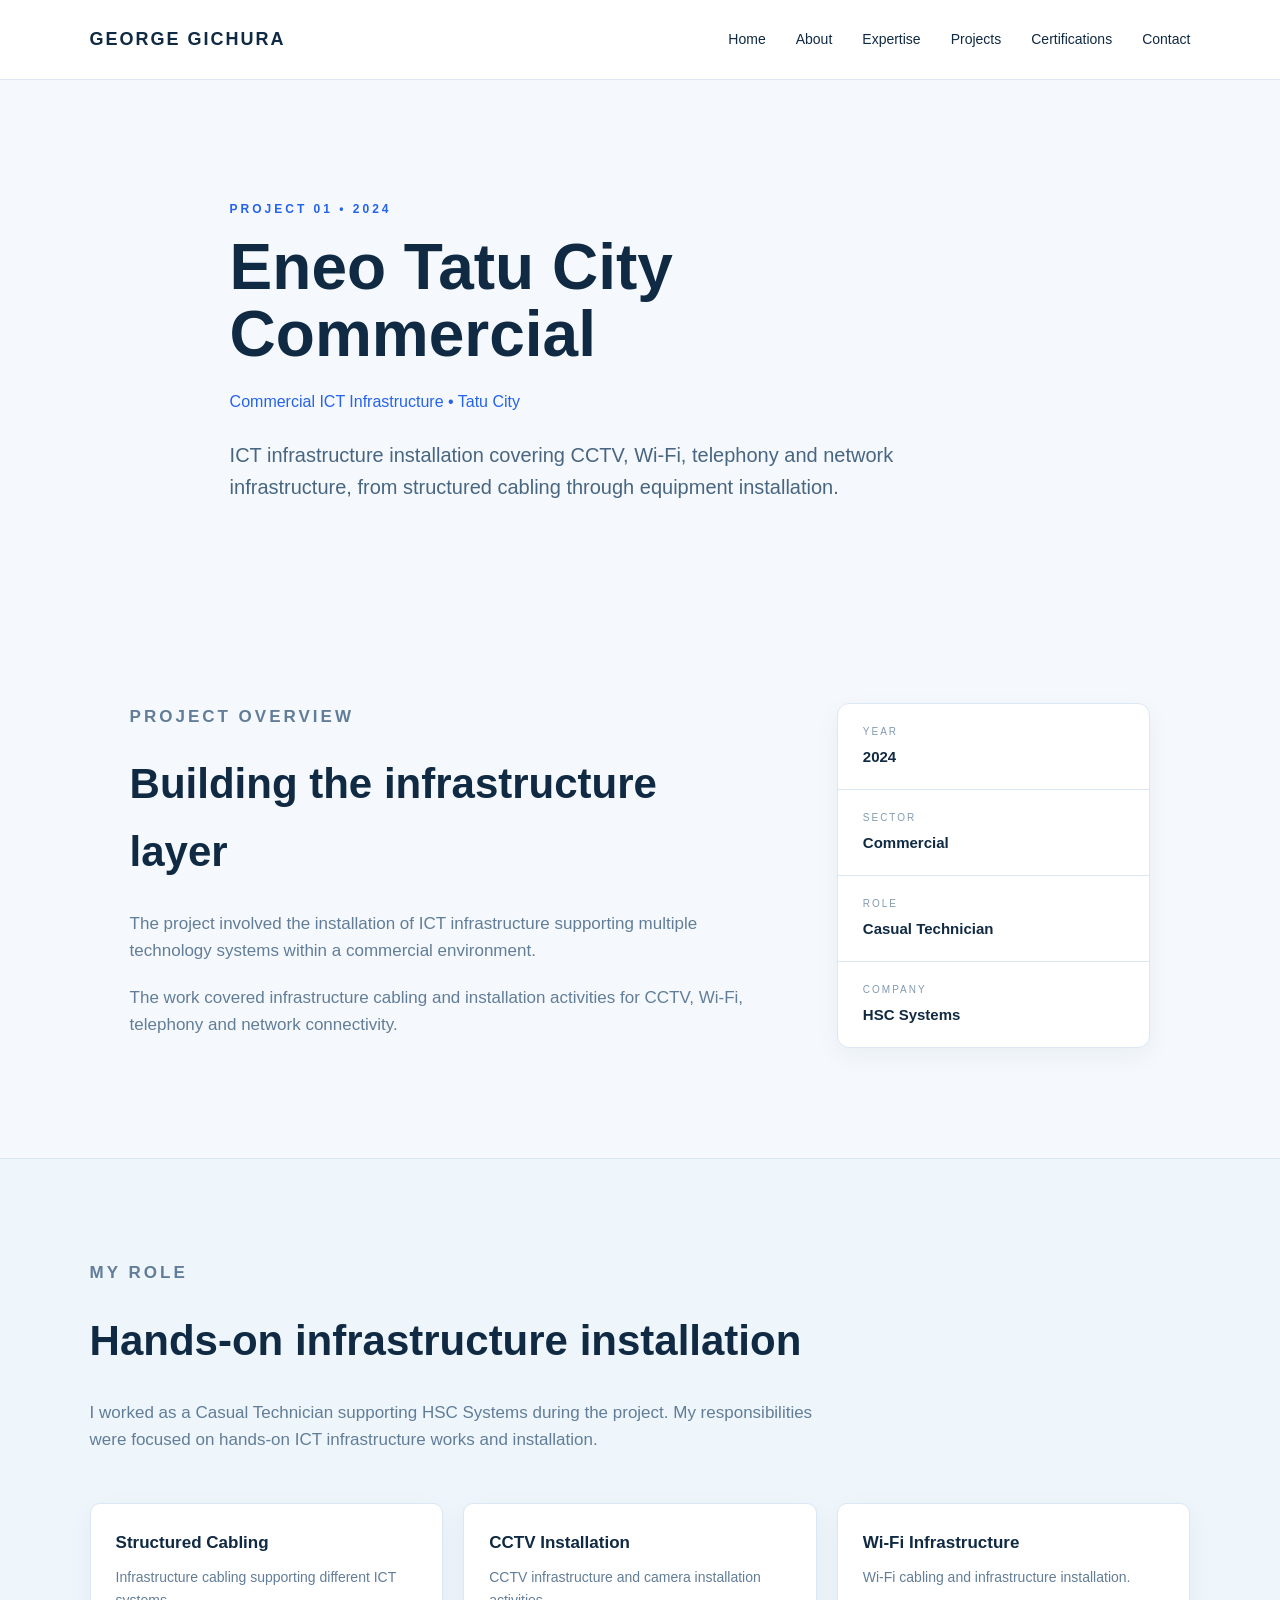
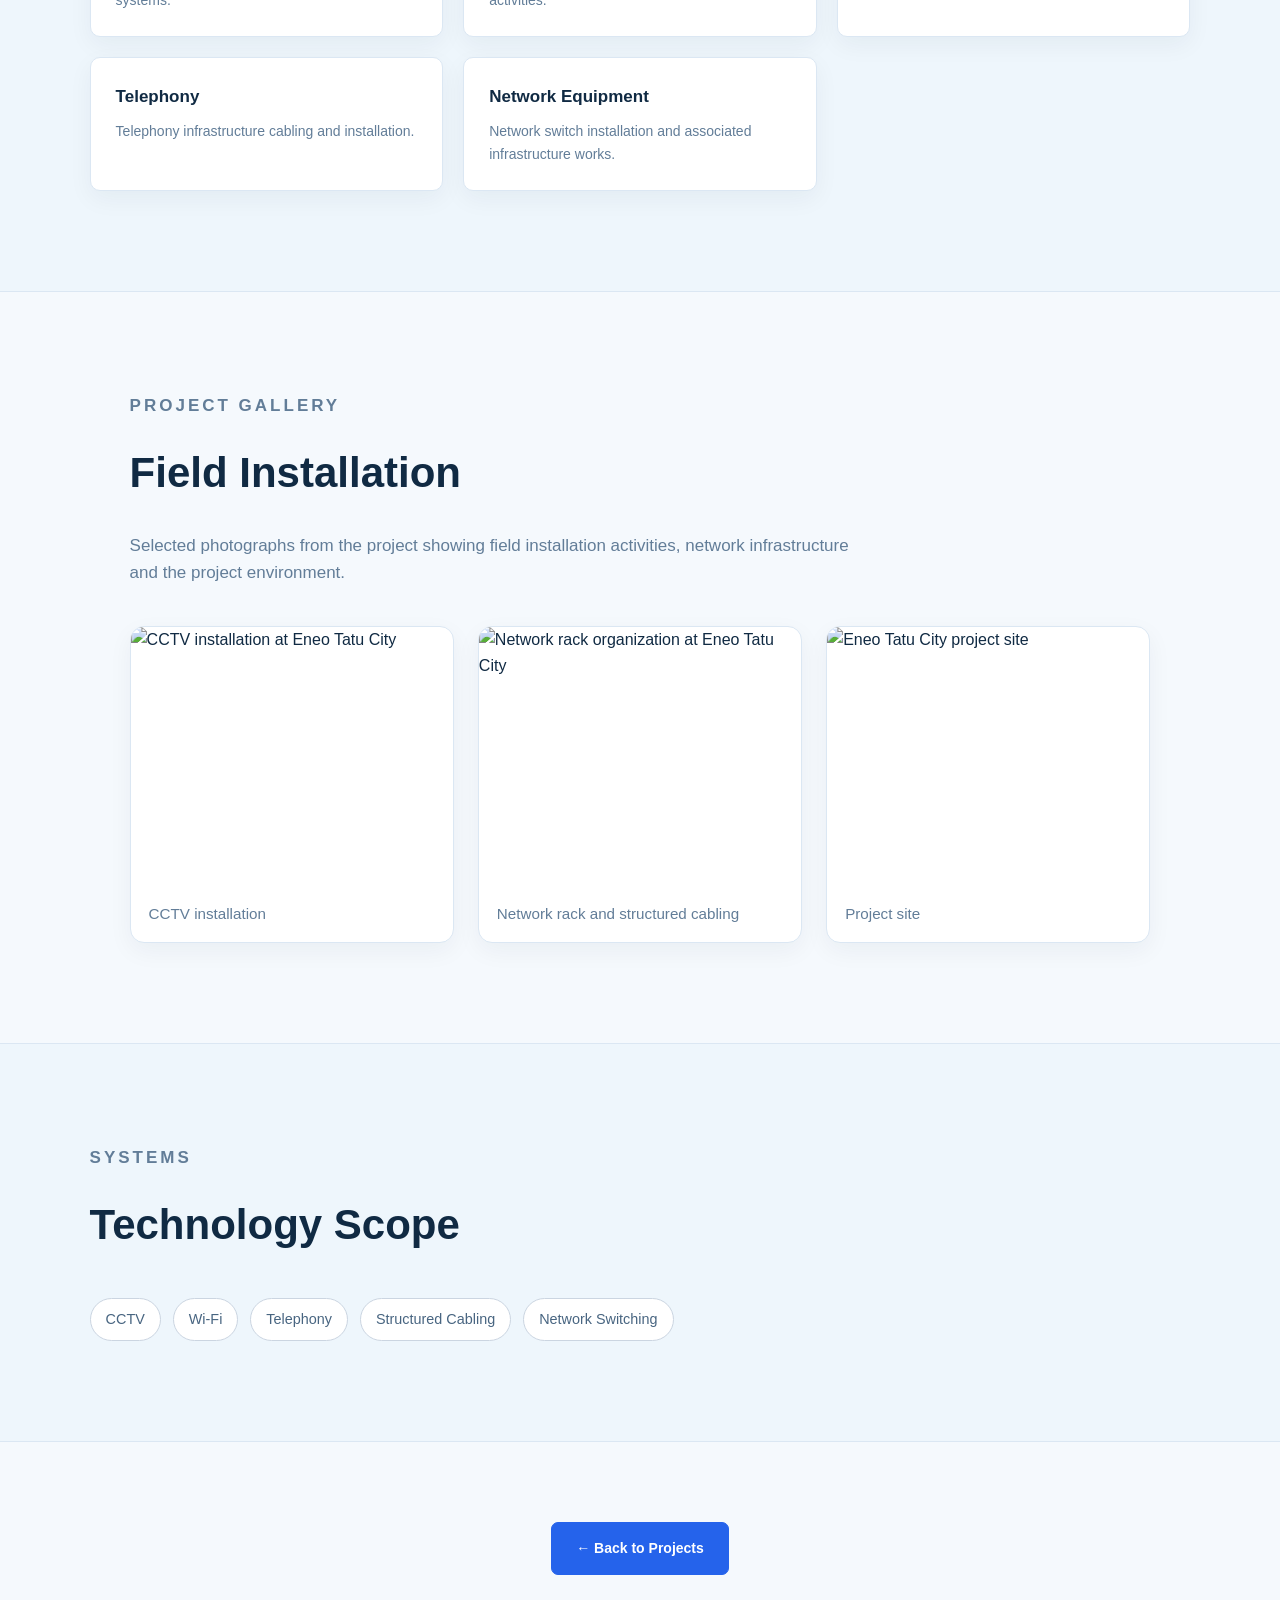
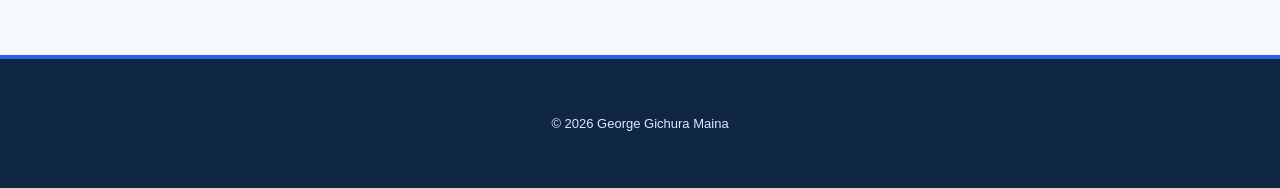
==== projects/eneo-tatu.html @ e19c0d68 "Initial portfolio website" ====
<!DOCTYPE html>
<html lang="en">

<head>

    <meta charset="UTF-8">

    <meta name="viewport" content="width=device-width, initial-scale=1.0">

    <title>Eneo Tatu City Commercial | George Gichura Maina</title>

    <link rel="stylesheet" href="../style.css">

</head>


<body>


    <!-- =========================
         NAVIGATION
         ========================= -->

    <header class="navbar">

        <div class="logo">
            GEORGE GICHURA
        </div>

        <nav>

            <a href="../index.html">Home</a>

            <a href="../index.html#about">About</a>

            <a href="../index.html#expertise">Expertise</a>

            <a href="../index.html#projects">Projects</a>

            <a href="../index.html#certifications">Certifications</a>

            <a href="../index.html#contact">Contact</a>

        </nav>

    </header>


    <!-- =========================
         PROJECT HERO
         ========================= -->

    <main>

        <section class="project-hero">

            <p class="section-label">
                PROJECT 01 • 2024
            </p>

            <h1>
                Eneo Tatu City Commercial
            </h1>

            <p class="project-location">
                Commercial ICT Infrastructure • Tatu City
            </p>

            <p class="project-hero-description">
                ICT infrastructure installation covering CCTV,
                Wi-Fi, telephony and network infrastructure,
                from structured cabling through equipment
                installation.
            </p>

        </section>


        <!-- =========================
             PROJECT OVERVIEW
             ========================= -->

        <section class="project-section">

            <div class="project-info-grid">


                <div>

                    <p class="section-label">
                        PROJECT OVERVIEW
                    </p>

                    <h2>
                        Building the infrastructure layer
                    </h2>

                    <p>
                        The project involved the installation of
                        ICT infrastructure supporting multiple
                        technology systems within a commercial
                        environment.
                    </p>

                    <p>
                        The work covered infrastructure cabling
                        and installation activities for CCTV,
                        Wi-Fi, telephony and network connectivity.
                    </p>

                </div>


                <div class="project-facts">

                    <div class="fact">

                        <span>
                            YEAR
                        </span>

                        <strong>
                            2024
                        </strong>

                    </div>


                    <div class="fact">

                        <span>
                            SECTOR
                        </span>

                        <strong>
                            Commercial
                        </strong>

                    </div>


                    <div class="fact">

                        <span>
                            ROLE
                        </span>

                        <strong>
                            Casual Technician
                        </strong>

                    </div>


                    <div class="fact">

                        <span>
                            COMPANY
                        </span>

                        <strong>
                            HSC Systems
                        </strong>

                    </div>

                </div>

            </div>

        </section>


        <!-- =========================
             MY ROLE
             ========================= -->

        <section class="project-section project-dark">

            <p class="section-label">
                MY ROLE
            </p>

            <h2>
                Hands-on infrastructure installation
            </h2>

            <p class="wide-text">
                I worked as a Casual Technician supporting HSC Systems
                during the project. My responsibilities were focused
                on hands-on ICT infrastructure works and installation.
            </p>


            <div class="role-grid">

                <div class="role-item">
                    <strong>
                        Structured Cabling
                    </strong>

                    <p>
                        Infrastructure cabling supporting
                        different ICT systems.
                    </p>
                </div>


                <div class="role-item">
                    <strong>
                        CCTV Installation
                    </strong>

                    <p>
                        CCTV infrastructure and camera
                        installation activities.
                    </p>
                </div>


                <div class="role-item">
                    <strong>
                        Wi-Fi Infrastructure
                    </strong>

                    <p>
                        Wi-Fi cabling and infrastructure
                        installation.
                    </p>
                </div>


                <div class="role-item">
                    <strong>
                        Telephony
                    </strong>

                    <p>
                        Telephony infrastructure cabling
                        and installation.
                    </p>
                </div>


                <div class="role-item">
                    <strong>
                        Network Equipment
                    </strong>

                    <p>
                        Network switch installation and
                        associated infrastructure works.
                    </p>
                </div>

            </div>

        </section>


        <!-- =========================
             PROJECT GALLERY
             ========================= -->

        <section class="project-section">

            <p class="section-label">
                PROJECT GALLERY
            </p>

            <h2>
                Field Installation
            </h2>

            <p class="wide-text">
                Selected photographs from the project showing
                field installation activities, network infrastructure
                and the project environment.
            </p>


            <div class="project-gallery">


                <figure>

                    <img
                        src="../images/Projects/Eneo 3City/cctv installation.jpeg"
                        alt="CCTV installation at Eneo Tatu City"
                    >

                    <figcaption>
                        CCTV installation
                    </figcaption>

                </figure>


                <figure>

                    <img
                        src="../images/Projects/Eneo 3City/rack organization.jpeg"
                        alt="Network rack organization at Eneo Tatu City"
                    >

                    <figcaption>
                        Network rack and structured cabling
                    </figcaption>

                </figure>


                <figure>

                    <img
                        src="../images/Projects/Eneo 3City/Site view.jpeg"
                        alt="Eneo Tatu City project site"
                    >

                    <figcaption>
                        Project site
                    </figcaption>

                </figure>


            </div>

        </section>


        <!-- =========================
             TECHNOLOGIES
             ========================= -->

        <section class="project-section project-dark">

            <p class="section-label">
                SYSTEMS
            </p>

            <h2>
                Technology Scope
            </h2>


            <div class="technology-list">

                <span>
                    CCTV
                </span>

                <span>
                    Wi-Fi
                </span>

                <span>
                    Telephony
                </span>

                <span>
                    Structured Cabling
                </span>

                <span>
                    Network Switching
                </span>

            </div>

        </section>


        <!-- =========================
             BACK TO PROJECTS
             ========================= -->

        <section class="project-navigation">

            <a
                href="../index.html#projects"
                class="btn primary"
            >
                ← Back to Projects
            </a>

        </section>

    </main>


    <!-- =========================
         FOOTER
         ========================= -->

    <footer>

        <p>
            © 2026 George Gichura Maina
        </p>

    </footer>


</body>

</html>
---- style.css ----
/* =========================
   RESET
========================= */
*{margin:0;padding:0;box-sizing:border-box}
html{scroll-behavior:smooth}
body{font-family:Arial,sans-serif;background:#f5f9fd;color:#102a43;line-height:1.6}
a{color:inherit;text-decoration:none}
img{max-width:100%}

/* ========================= NAVIGATION ========================= */
.navbar{height:80px;display:flex;align-items:center;justify-content:space-between;padding:0 7%;border-bottom:1px solid #dbe7f3;background:#fff;position:relative;z-index:10}
.logo{font-size:18px;font-weight:bold;letter-spacing:2px;color:#102a43}
nav{display:flex;gap:30px}
nav a{color:#102a43;font-size:14px;transition:.3s}
nav a:hover{color:#2563eb}

/* ========================= HERO ========================= */
.hero{min-height:650px;display:grid;grid-template-columns:1fr 1fr;align-items:center;gap:60px;padding:80px 7%;background:linear-gradient(135deg,#fff 0%,#eef6fc 100%)}
.hero-content{max-width:650px;min-width:0}
.eyebrow{color:#2563eb;font-size:13px;font-weight:bold;letter-spacing:3px;margin-bottom:20px}
.hero h1{color:#102a43;font-size:64px;line-height:1.05;margin-bottom:25px}
.hero-description{color:#486581;font-size:19px;max-width:560px;margin-bottom:35px}
.hero-buttons{display:flex;gap:15px;flex-wrap:wrap}
.btn{display:inline-block;padding:14px 24px;border-radius:7px;font-size:14px;font-weight:bold;transition:.25s}
.btn:hover{transform:translateY(-2px)}
.primary{background:#2563eb;color:#fff;border:1px solid #2563eb}
.primary:hover{background:#1d4ed8}
.secondary{border:1px solid #b8cbe0;color:#102a43;background:#fff}
.secondary:hover{border-color:#2563eb;color:#2563eb}
.hero-visual{display:flex;justify-content:center;align-items:center}
.hero-image{width:100%;max-width:480px;height:560px;object-fit:cover;object-position:center top;border-radius:24px;display:block;box-shadow:0 20px 50px rgba(15,76,129,.18)}

/* Legacy network card */
.network-card{width:360px;height:360px;border:1px solid #dbe7f3;border-radius:20px;display:flex;flex-direction:column;justify-content:center;align-items:center;text-align:center;background:#fff;box-shadow:0 20px 50px rgba(15,76,129,.12)}
.network-icon{font-size:80px;margin-bottom:20px;color:#2563eb}
.network-card h3{font-size:18px;letter-spacing:2px;margin-bottom:10px;color:#102a43}
.network-card p{color:#627d98;font-size:14px;padding:0 30px}

/* ========================= TECHNOLOGY BAR ========================= */
.technology-bar{display:flex;justify-content:center;flex-wrap:wrap;gap:45px;padding:25px 7%;border-top:1px solid #dbe7f3;border-bottom:1px solid #dbe7f3;background:#fff;color:#627d98;font-size:12px;font-weight:bold;letter-spacing:1px}

/* ========================= SECTIONS ========================= */
.section{padding:120px 7%;max-width:1200px;margin:auto}
.section-label{color:#2563eb;font-size:12px;letter-spacing:3px;font-weight:bold;margin-bottom:15px}
.section h2{color:#102a43;font-size:42px;margin-bottom:25px}
.section p{color:#486581;max-width:700px;font-size:18px}
.section-intro{margin-bottom:50px}

/* ========================= EXPERTISE ========================= */
.expertise-grid{display:grid;grid-template-columns:repeat(3,1fr);gap:20px;margin-top:50px}
.expertise-card{background:#fff;border:1px solid #dbe7f3;border-radius:12px;padding:30px;transition:.3s;box-shadow:0 8px 25px rgba(16,42,67,.05)}
.expertise-card:hover{border-color:#93c5fd;transform:translateY(-5px);box-shadow:0 15px 35px rgba(37,99,235,.1)}
.card-icon{font-size:28px;color:#2563eb;margin-bottom:25px}
.expertise-card h3{color:#102a43;font-size:20px;margin-bottom:15px}
.expertise-card p{font-size:15px;color:#627d98;margin-bottom:25px}
.card-tags{display:flex;flex-wrap:wrap;gap:8px}
.card-tags span{font-size:10px;letter-spacing:1px;color:#486581;border:1px solid #cbd5e1;padding:5px 8px;border-radius:4px}

/* ========================= PROJECTS ========================= */
.project-grid{display:grid;grid-template-columns:repeat(3,1fr);gap:24px;margin-top:50px}
.project-card{background:#fff;border:1px solid #dbe7f3;border-radius:12px;overflow:hidden;transition:.3s;box-shadow:0 8px 25px rgba(16,42,67,.05)}
.project-card:hover{transform:translateY(-6px);border-color:#93c5fd;box-shadow:0 15px 35px rgba(37,99,235,.1)}
.project-image{height:200px;overflow:hidden;display:flex;align-items:center;justify-content:center;background:#eaf3fb;border-bottom:1px solid #dbe7f3}
.project-image img{width:100%;height:200px;object-fit:cover;display:block;transition:.4s}
.project-card:hover .project-image img{transform:scale(1.05)}
.project-image span{font-size:11px;letter-spacing:2px;color:#2563eb;font-weight:bold}
.project-content{padding:30px}
.project-type{font-size:11px!important;color:#2563eb!important;letter-spacing:1px;margin-bottom:12px}
.project-content h3{color:#102a43;font-size:25px;margin-bottom:15px}
.project-content>p{font-size:15px;color:#627d98;margin-bottom:20px}
.project-tags{display:flex;flex-wrap:wrap;gap:7px;margin-bottom:25px}
.project-tags span{font-size:9px;letter-spacing:1px;border:1px solid #cbd5e1;padding:5px 7px;border-radius:4px;color:#486581}
.project-role{border-top:1px solid #dbe7f3;padding-top:20px;margin-top:10px}
.project-role strong{font-size:12px;letter-spacing:1px;color:#102a43}
.project-role p{font-size:14px;margin-top:8px;color:#627d98}
.project-link{display:inline-block;margin-top:25px;color:#2563eb;font-size:14px;font-weight:bold}

/* ========================= CERTIFICATIONS ========================= */
.certificate-grid{display:grid;grid-template-columns:repeat(3,1fr);gap:24px;margin-top:50px}
.certificate-card{background:#fff;border:1px solid #dbe7f3;border-radius:12px;padding:16px;box-shadow:0 8px 25px rgba(16,42,67,.05)}
.certificate-image{width:100%;height:220px;object-fit:contain;display:block;background:#fff;border-radius:6px}
.certificate-card h3{color:#102a43;font-size:16px;margin:16px 0 8px}
.certificate-card p{color:#627d98;font-size:13px;margin-bottom:15px}

/* ========================= CONTACT ========================= */
.contact-grid{display:grid;grid-template-columns:repeat(3,1fr);gap:20px;margin-top:45px}
.contact-card{background:#fff;border:1px solid #dbe7f3;border-radius:14px;padding:30px;box-shadow:0 8px 25px rgba(16,42,67,.05)}
.contact-card h3{color:#102a43;margin-bottom:12px;font-size:20px}
.contact-card p{color:#627d98;font-size:15px;margin-bottom:20px}
.contact-card .btn{margin:4px 6px 4px 0}

/* ========================= PROJECT PAGES ========================= */
.project-hero{padding:120px 7% 100px;max-width:1000px;margin:auto;background:transparent}
.project-hero h1{color:#102a43;font-size:64px;line-height:1.05;margin-bottom:20px}
.project-location{color:#2563eb;font-size:16px;margin-bottom:25px}
.project-hero-description{color:#486581;font-size:20px;max-width:750px}
.project-section{padding:100px 7%;max-width:1200px;margin:auto}
.project-section h2{color:#102a43;font-size:42px;margin-bottom:25px}
.project-section h3{color:#102a43}
.project-section p{color:#627d98;max-width:750px;font-size:17px;margin-bottom:20px}
.project-dark{max-width:none;background:#eef6fc;border-top:1px solid #dbe7f3;border-bottom:1px solid #dbe7f3;padding-left:7%;padding-right:7%}
.project-info-grid{display:grid;grid-template-columns:2fr 1fr;gap:80px;align-items:start}
.project-facts{border:1px solid #dbe7f3;border-radius:12px;overflow:hidden;background:#fff;box-shadow:0 8px 25px rgba(16,42,67,.05)}
.fact{padding:20px 25px;border-bottom:1px solid #dbe7f3;display:flex;flex-direction:column;gap:5px}
.fact:last-child{border-bottom:none}
.fact span{color:#829ab1;font-size:10px;letter-spacing:2px}
.fact strong{color:#102a43;font-size:15px}
.role-grid{display:grid;grid-template-columns:repeat(3,1fr);gap:20px;margin-top:50px}
.role-item{border:1px solid #dbe7f3;border-radius:10px;padding:25px;background:#fff;box-shadow:0 8px 25px rgba(16,42,67,.05)}
.role-item strong{display:block;margin-bottom:10px;font-size:17px;color:#102a43}
.role-item p{font-size:14px;margin-bottom:0}
.project-gallery{display:grid;grid-template-columns:repeat(3,1fr);gap:24px;margin-top:40px;width:100%;max-width:1100px;margin-left:auto;margin-right:auto}
.project-gallery figure{margin:0;overflow:hidden;border:1px solid #dbe7f3;border-radius:14px;background:#fff;box-shadow:0 8px 25px rgba(16,42,67,.05)}
.project-gallery img{width:100%;height:260px;display:block;object-fit:cover;transition:.4s}
.project-gallery figure:hover img{transform:scale(1.04)}
.project-gallery figcaption{padding:16px 18px;color:#627d98;font-size:.95rem;line-height:1.5}
.technology-list{display:flex;flex-wrap:wrap;gap:12px;margin-top:40px}
.technology-list span{display:inline-block;padding:9px 15px;border:1px solid #cbd5e1;border-radius:999px;background:#fff;color:#486581;font-size:.9rem}
.project-navigation{padding:80px 7%;text-align:center}
.project-details{margin:45px 0 50px;padding:30px;background:#fff;border:1px solid #dbe7f3;border-radius:12px;box-shadow:0 8px 25px rgba(16,42,67,.05)}
.project-details h3{margin:0 0 12px;color:#102a43;font-size:22px}
.project-details h3:not(:first-child){margin-top:28px}
.project-details p{margin:0;max-width:850px;color:#627d98;line-height:1.8}
.project-details ul{margin:0;padding-left:22px;color:#486581;line-height:1.9}
.project-details li{margin-bottom:4px}
.project-outcome{margin:40px auto;padding:28px 32px;border:1px solid #dbe7f3;border-radius:14px;background:#eef6fc;max-width:1100px}
.project-outcome h3{margin-top:0;margin-bottom:12px;color:#102a43;font-size:1.25rem}
.project-outcome p{margin:0;color:#627d98;line-height:1.8}
.project-overview{width:100%;max-width:1100px;margin-left:auto;margin-right:auto;padding-left:24px;padding-right:24px;box-sizing:border-box}
.project-technologies{max-width:1100px;margin:32px auto 40px;padding:0 24px;box-sizing:border-box}
.project-technologies h3{margin-bottom:18px;color:#102a43;font-size:1.25rem}

/* ========================= FOOTER ========================= */
footer{border-top:1px solid #dbe7f3;padding:30px 7%;text-align:center;color:#627d98;font-size:13px;background:#0b2340}
footer a{color:#dbeafe}
footer a:hover{color:#fff}

/* ========================= RESPONSIVE ========================= */
@media (max-width:1000px){.project-grid{grid-template-columns:1fr}}
@media (max-width:900px){.expertise-grid,.certificate-grid,.contact-grid{grid-template-columns:repeat(2,1fr)}}
@media (max-width:800px){
  .navbar{padding:0 5%}
  nav{display:none}
  .hero{grid-template-columns:1fr;padding:70px 5%;gap:35px}
  .hero h1{font-size:44px}
  .hero-description{font-size:17px;max-width:100%}
  .hero-visual{margin-top:20px}
  .hero-image{width:100%;max-width:420px;height:500px}
  .network-card{width:300px;height:300px}
  .technology-bar{gap:20px;padding:25px 5%}
  .section{padding:80px 5%}
  .section h2{font-size:34px}
  .project-hero{padding:80px 5%}
  .project-hero h1{font-size:44px}
  .project-section{padding:75px 5%}
  .project-info-grid{grid-template-columns:1fr;gap:40px}
  .role-grid{grid-template-columns:1fr}
  .project-gallery{grid-template-columns:repeat(2,1fr)}
}
@media (max-width:600px){
  .expertise-grid,.certificate-grid,.contact-grid{grid-template-columns:1fr}
  .hero-buttons{flex-direction:column;align-items:stretch}
  .hero-buttons .btn{text-align:center}
  .hero-image{max-width:100%;height:460px;border-radius:18px}
  .project-gallery{grid-template-columns:1fr}
  .project-gallery img{height:250px}
}

/* ========================= MOBILE HERO TEXT FIX ========================= */
.hero-content{min-width:0}
.hero-description{max-width:100%}
/* HERO LAYOUT REFINEMENT */

.hero-image {
    max-width: 380px;
    height: 500px;
}
.hero-image {
    max-width: 400px;
    height: 520px;
}/* =========================
   HERO SKILLS
========================= */

.hero-skills {
    display: flex;
    flex-wrap: wrap;
    gap: 8px;
    margin: 0 0 30px;
}

.hero-skills span {
    display: inline-block;
    padding: 7px 11px;
    border: 1px solid #cbd5e1;
    border-radius: 6px;
    background: #ffffff;
    color: #486581;
    font-size: 11px;
    font-weight: 600;
    letter-spacing: 0.5px;
}/* =========================
   EXPERTISE CARD ACCENT
========================= */

.expertise-card {
    position: relative;
    overflow: hidden;
}

.expertise-card::before {
    content: "";
    position: absolute;
    top: 0;
    left: 0;
    width: 4px;
    height: 100%;
    background: #2563eb;
    opacity: 0;
    transition: 0.3s;
}

.expertise-card:hover::before {
    opacity: 1;
}

.expertise-card:hover h3 {
    color: #2563eb;
}/* =========================
   PROJECT CARD REFINEMENT
========================= */

.project-card {
    position: relative;
    border-radius: 16px;
    box-shadow: 0 10px 30px rgba(16, 42, 67, 0.07);
}

.project-card:hover {
    transform: translateY(-7px);
    box-shadow: 0 18px 40px rgba(37, 99, 235, 0.12);
}

.project-content {
    padding: 32px;
}

.project-content h3 {
    line-height: 1.25;
}

.project-link {
    display: inline-flex;
    align-items: center;
    gap: 6px;
    margin-top: 20px;
    padding: 9px 0;
    color: #2563eb;
    font-weight: 700;
}

.project-link:hover {
    color: #1d4ed8;
}/* =========================
   CERTIFICATE SHOWCASE
========================= */

.certificates-grid {
    margin-top: 50px;
}

.certificate-card {
    position: relative;
    padding: 18px;
    background: #ffffff;
    border: 1px solid #dbe7f3;
    border-radius: 16px;
    box-shadow: 0 10px 30px rgba(16, 42, 67, 0.07);
    overflow: hidden;
}

.certificate-card:hover {
    transform: translateY(-5px);
    border-color: #93c5fd;
    box-shadow: 0 18px 40px rgba(37, 99, 235, 0.12);
}

.certificate-card img {
    width: 100%;
    height: 220px;
    object-fit: contain;
    display: block;
    background: #f8fbff;
    border-radius: 10px;
    border: 1px solid #eef3f8;
}

.certificate-card h3 {
    color: #102a43;
    margin-top: 18px;
    margin-bottom: 10px;
    font-size: 17px;
}

.certificate-card p {
    color: #627d98;
    font-size: 14px;
    margin-bottom: 18px;
}

.certificate-card .btn {
    margin-top: 5px;
}/* =========================
   CONTACT CARD REFINEMENT
========================= */

.contact-card {
    position: relative;
    overflow: hidden;
    transition: 0.3s;
}

.contact-card::before {
    content: "";
    position: absolute;
    top: 0;
    left: 0;
    width: 100%;
    height: 4px;
    background: #2563eb;
}

.contact-card:hover {
    transform: translateY(-5px);
    border-color: #93c5fd;
    box-shadow: 0 18px 40px rgba(37, 99, 235, 0.12);
}/* =========================
   FOOTER REFINEMENT
========================= */

footer {
    padding: 45px 7%;
    background: #0f2742;
    border-top: 4px solid #2563eb;
    color: #dbeafe;
}

footer p {
    margin: 8px 0;
    line-height: 1.8;
}

footer a {
    color: #bfdbfe;
    margin: 0 8px;
    transition: 0.25s;
}

footer a:hover {
    color: #ffffff;
}
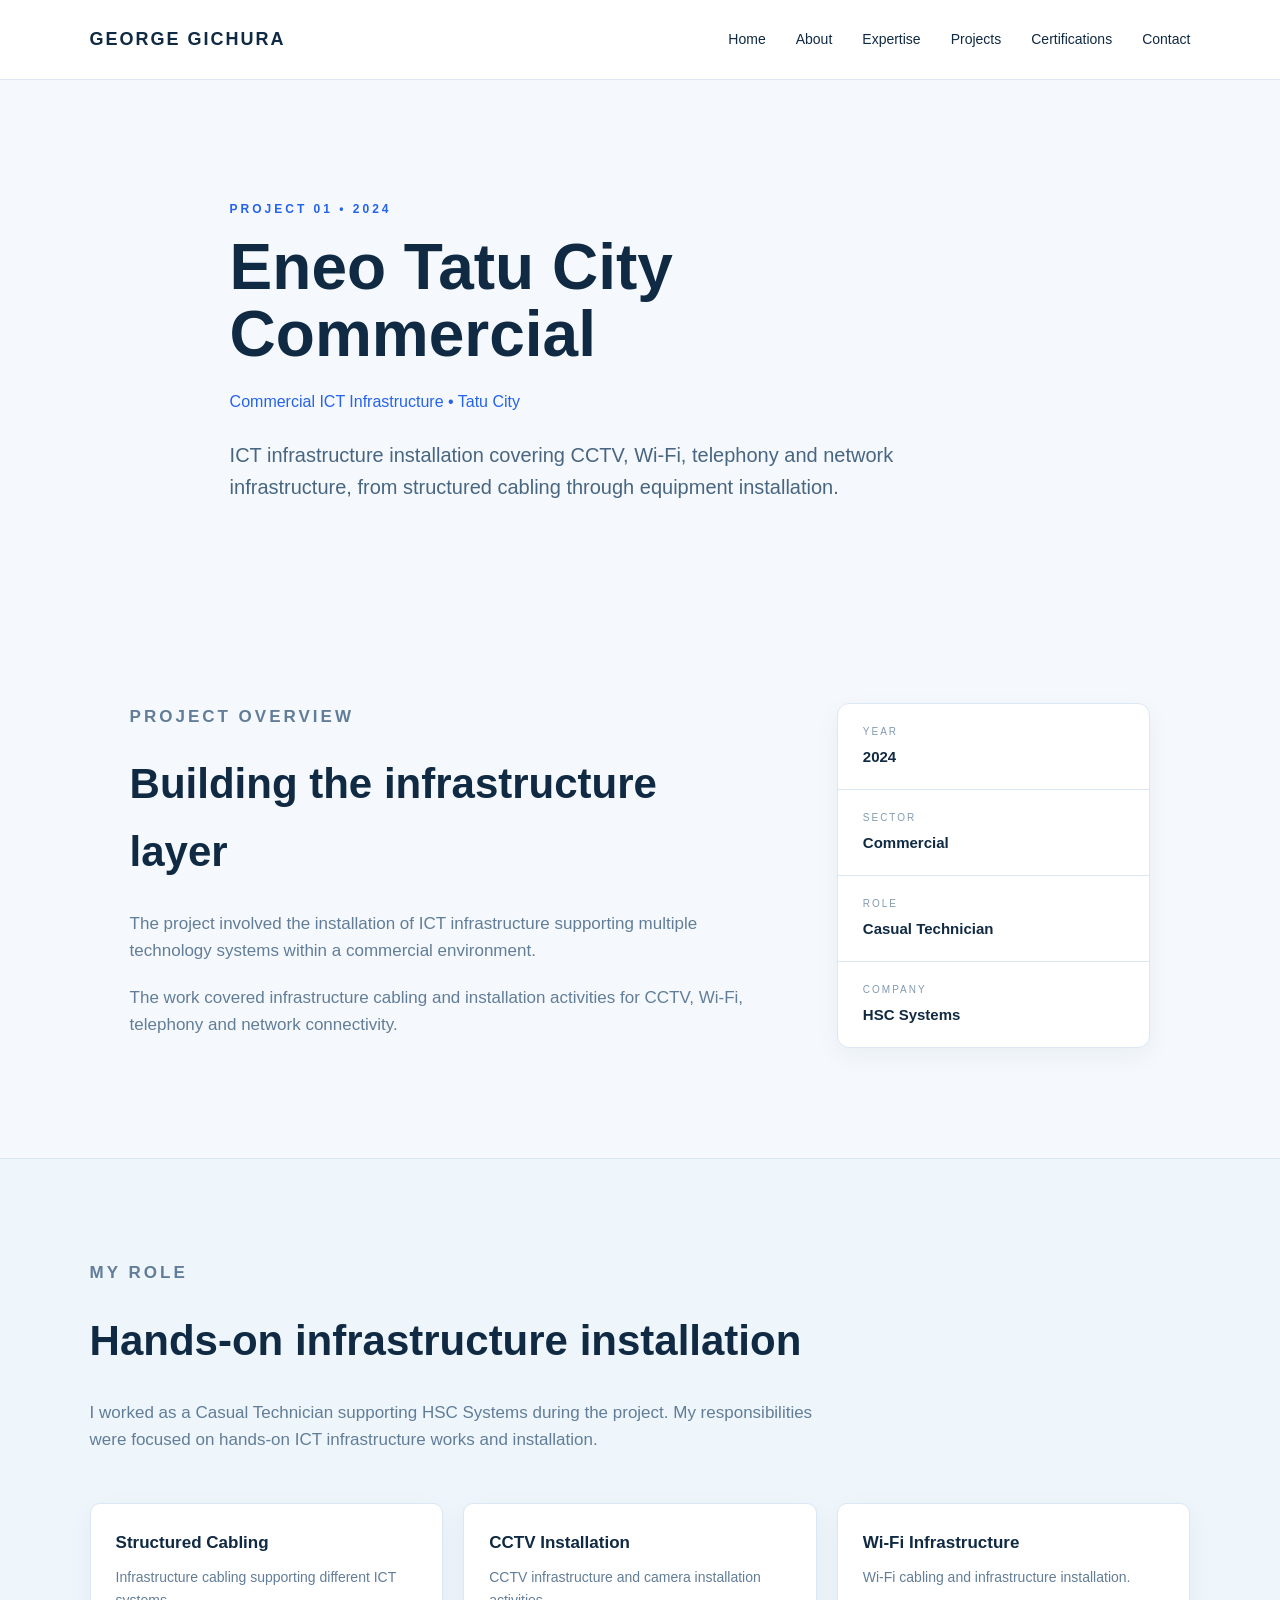
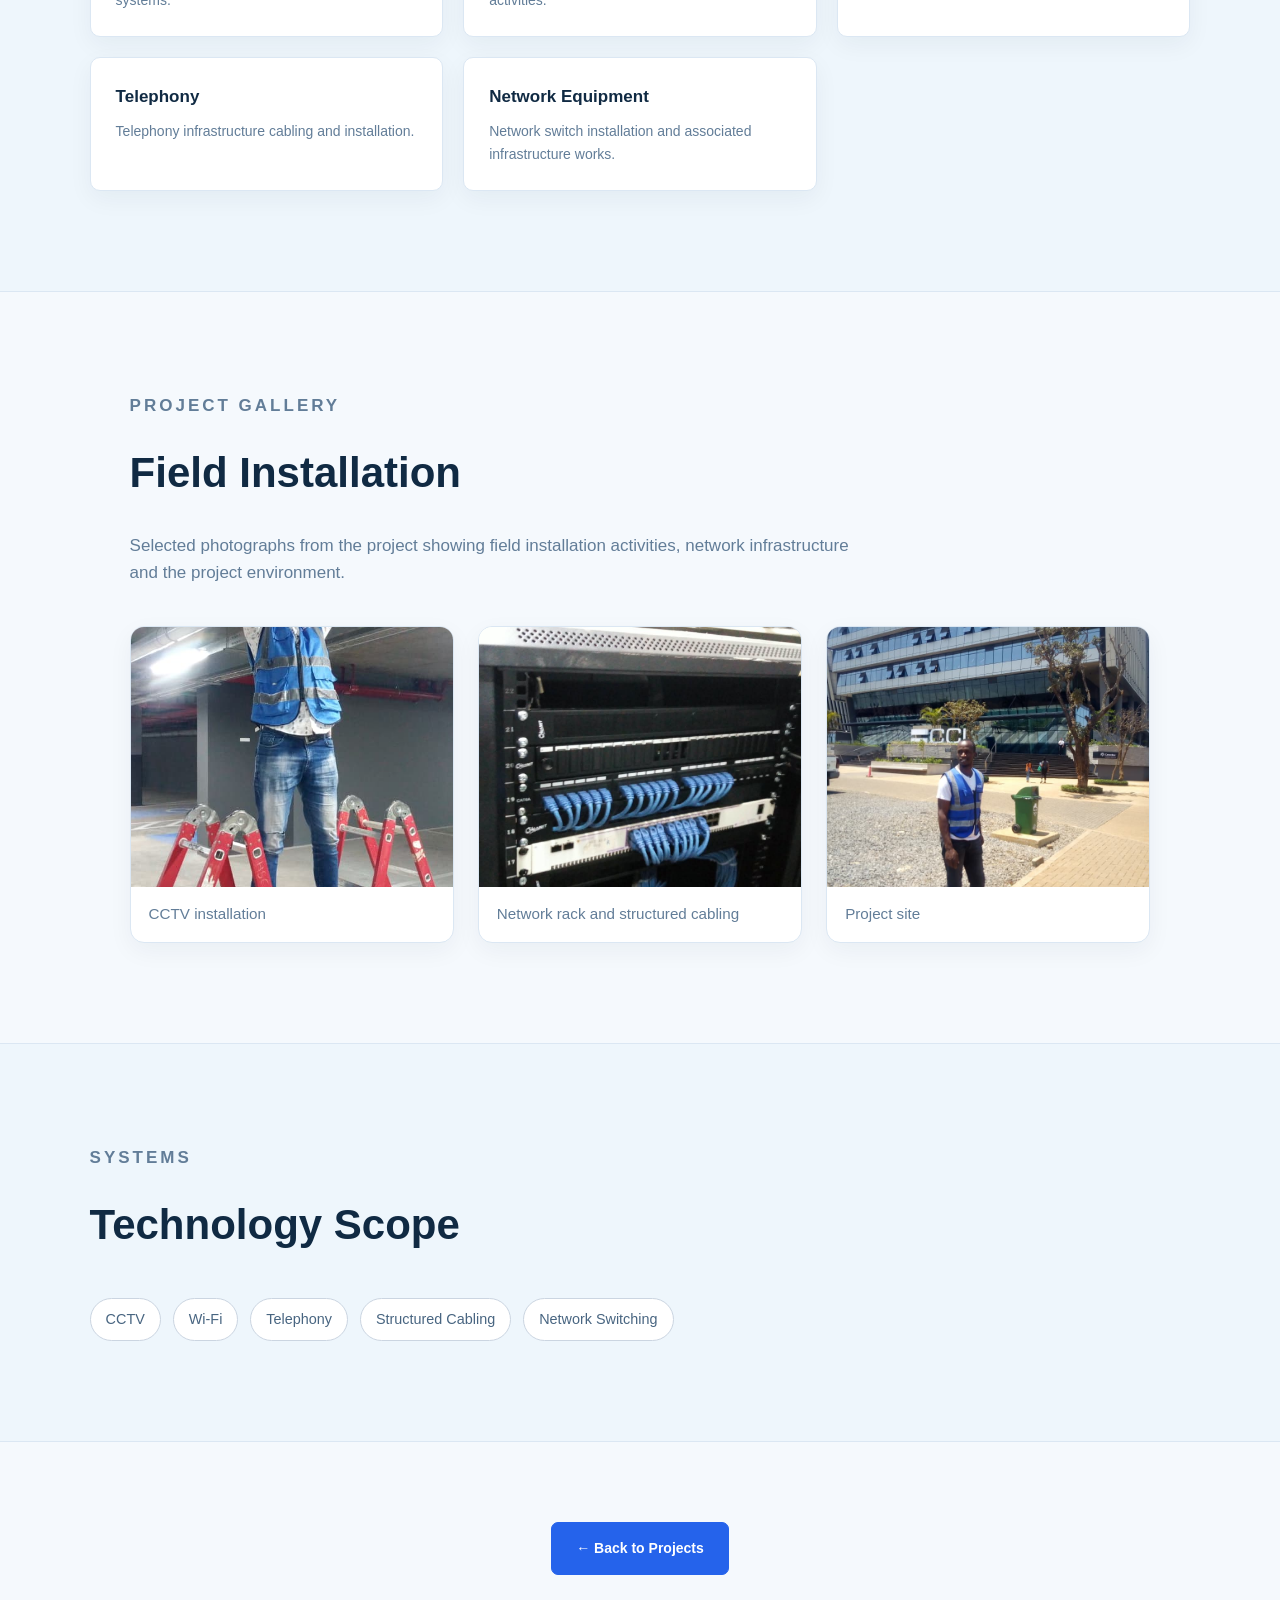
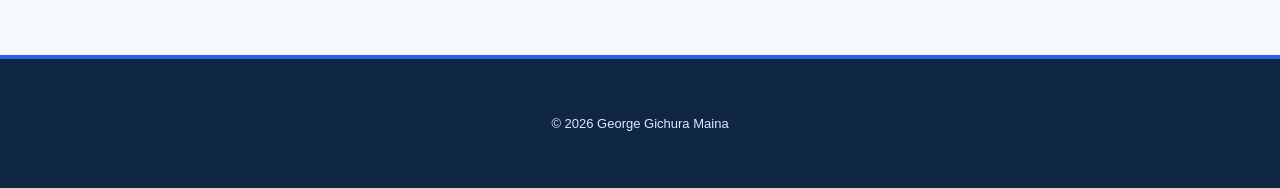
==== commit fa70fd48: "Fix project image paths" ====
--- a/projects/eneo-tatu.html
+++ b/projects/eneo-tatu.html
@@ -285,7 +285,7 @@
                 <figure>
 
                     <img
-                        src="../images/Projects/Eneo 3City/cctv installation.jpeg"
+                        src="../images/Projects/Eneo 3city/cctv installation.jpeg"
                         alt="CCTV installation at Eneo Tatu City"
                     >
 
@@ -299,7 +299,7 @@
                 <figure>
 
                     <img
-                        src="../images/Projects/Eneo 3City/rack organization.jpeg"
+                        src="../images/Projects/Eneo 3city/rack organization.jpeg"
                         alt="Network rack organization at Eneo Tatu City"
                     >
 
@@ -313,7 +313,7 @@
                 <figure>
 
                     <img
-                        src="../images/Projects/Eneo 3City/Site view.jpeg"
+                        src="../images/Projects/Eneo 3city/Site view.jpeg"
                         alt="Eneo Tatu City project site"
                     >
 
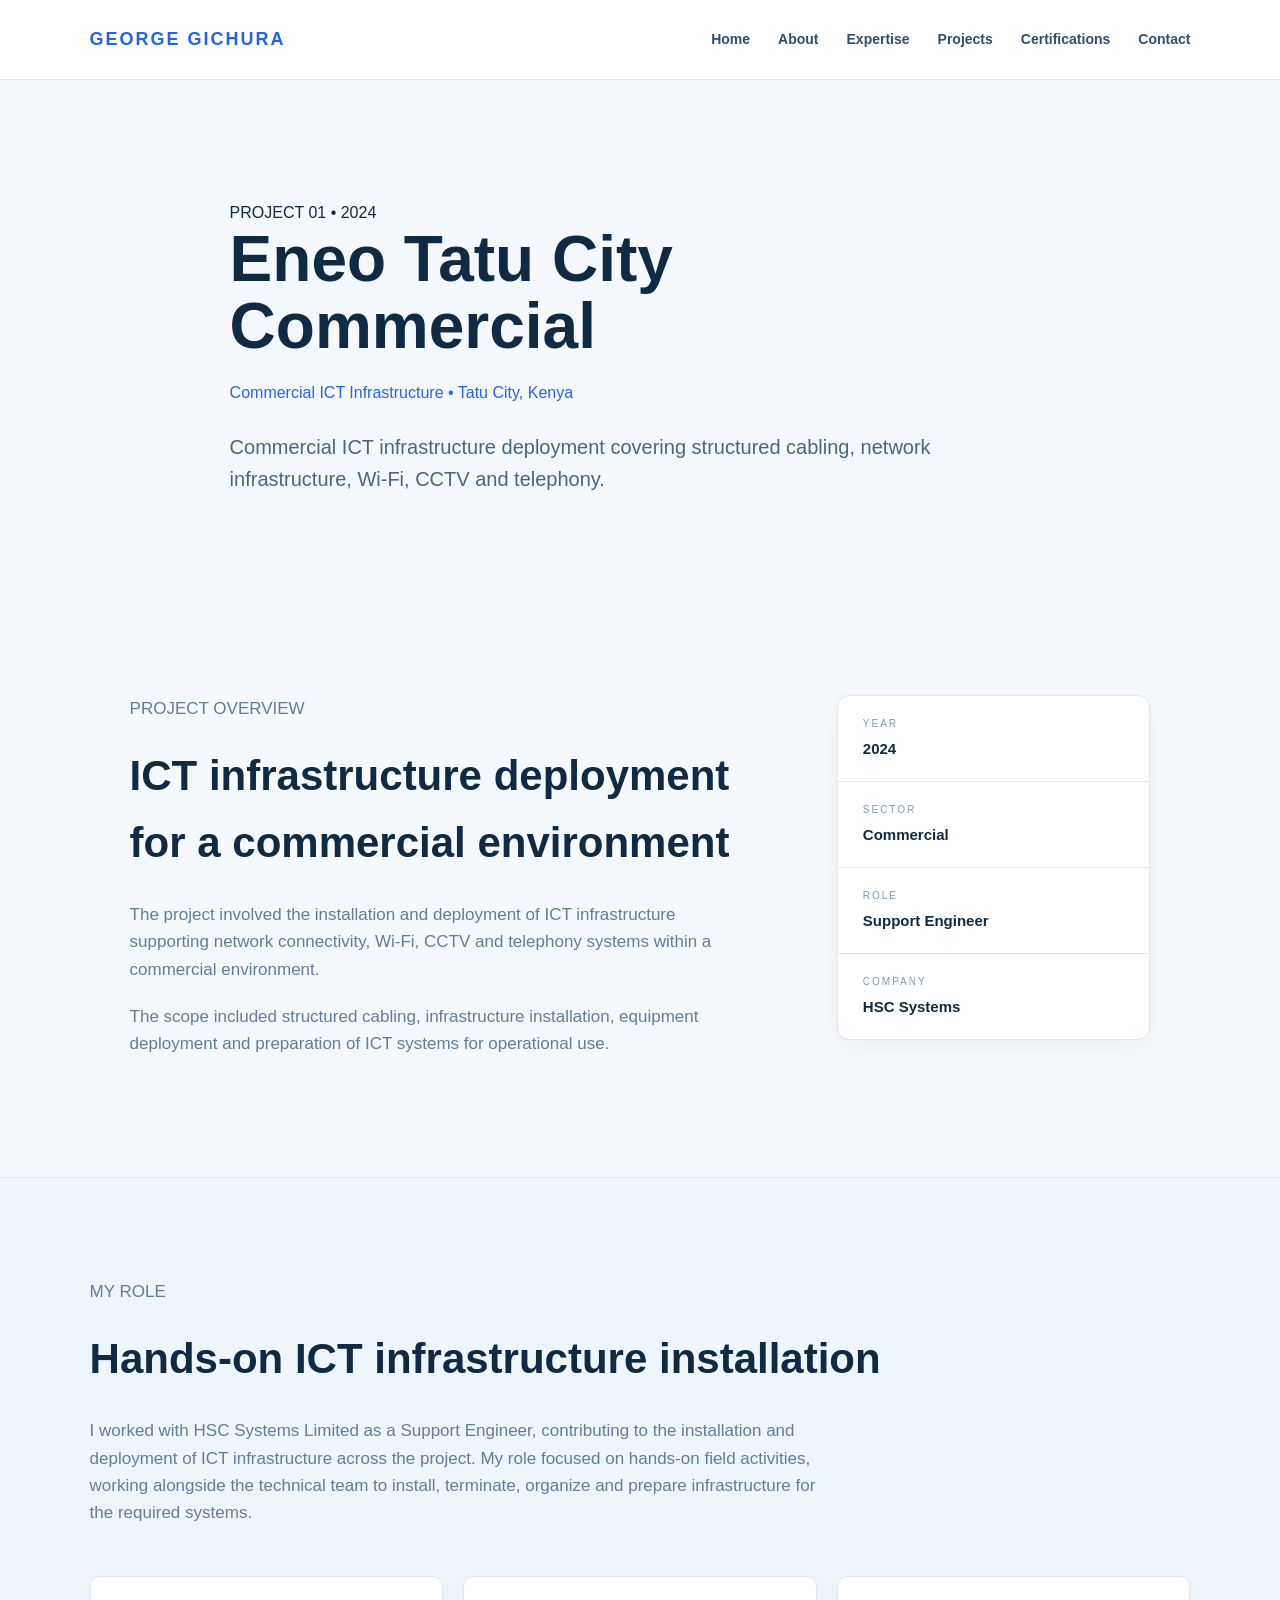
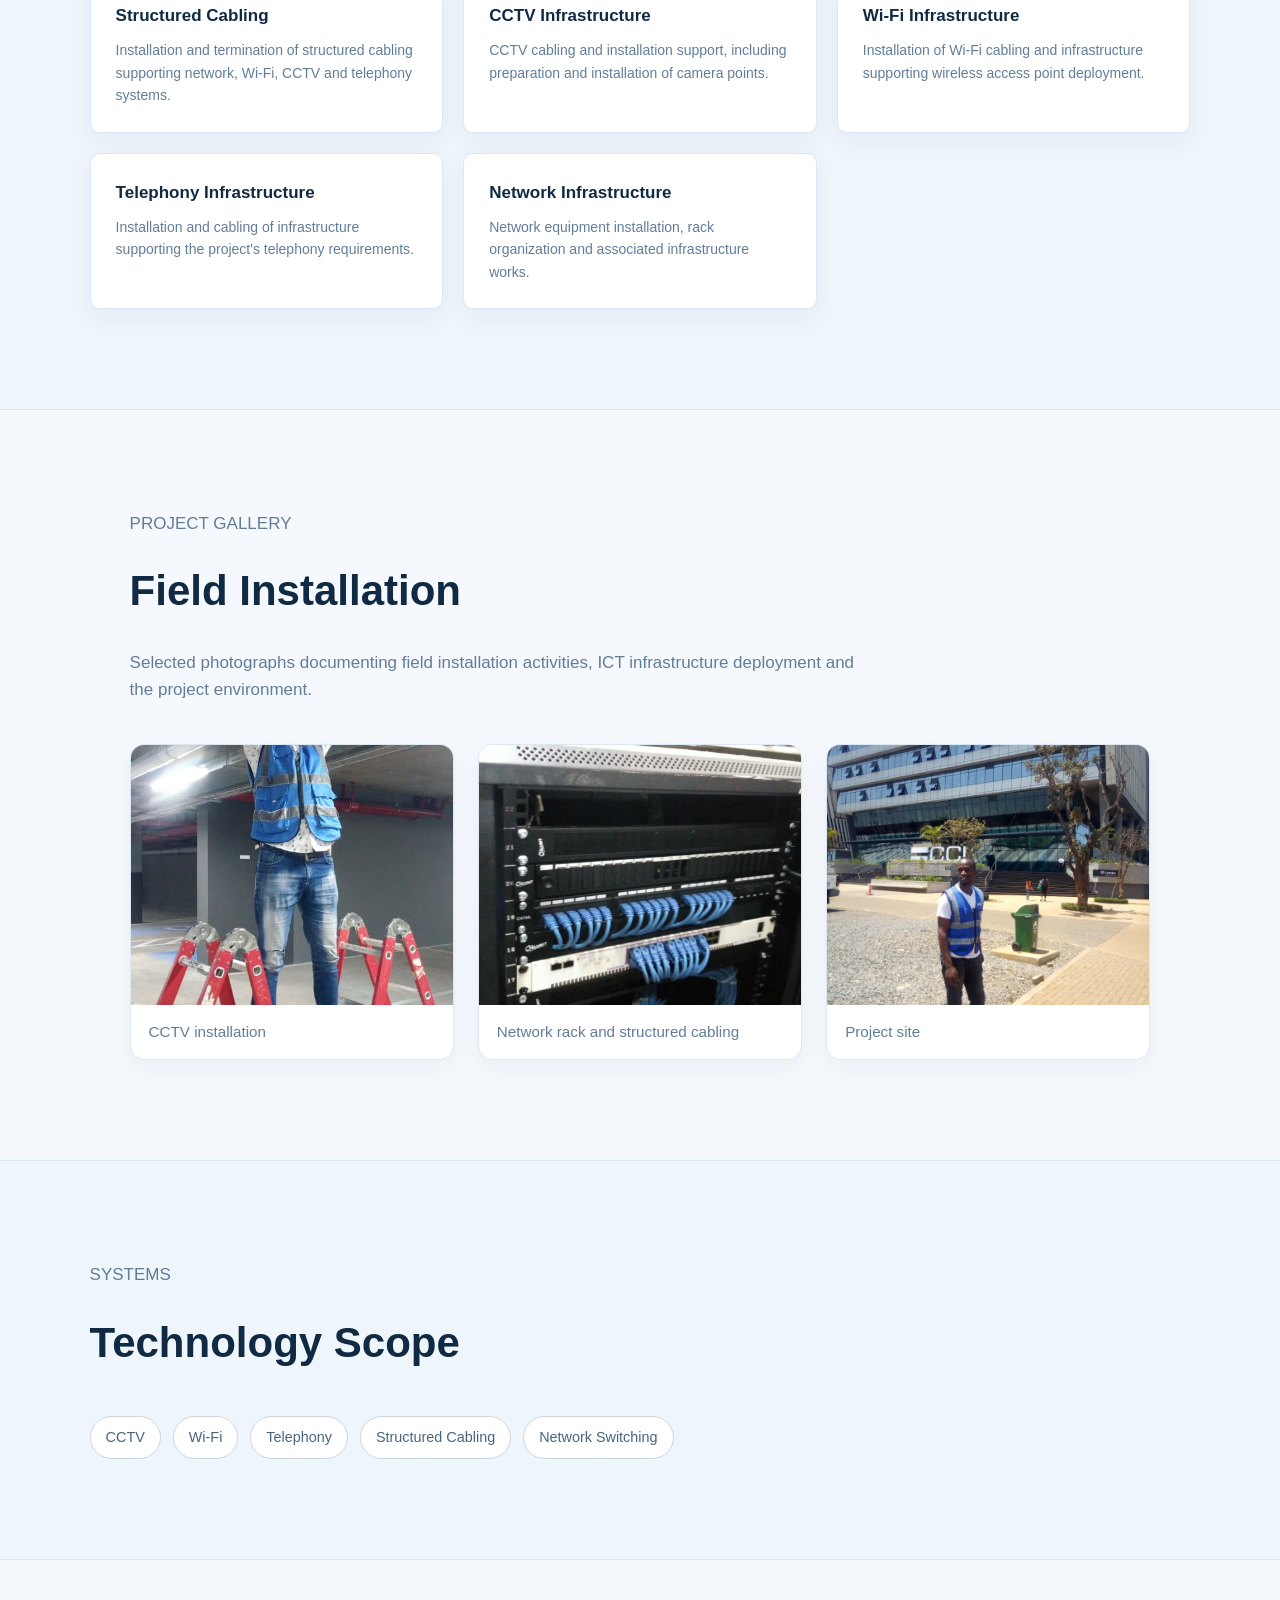
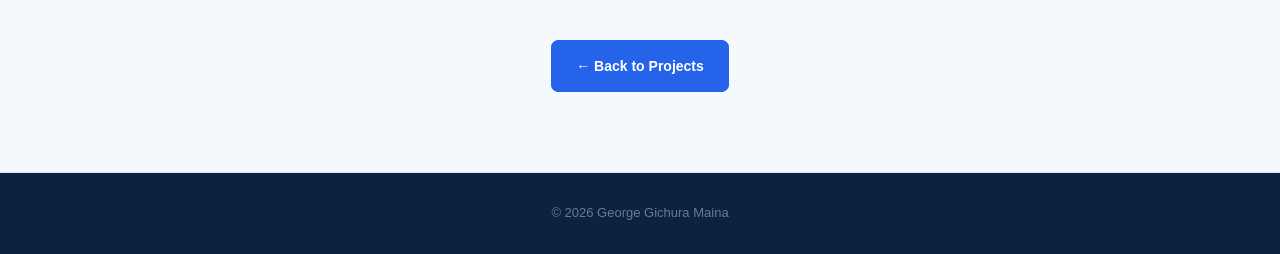
==== commit db3e3f17: "Update portfolio project pages" ====
--- a/projects/eneo-tatu.html
+++ b/projects/eneo-tatu.html
@@ -63,200 +63,161 @@
             </h1>
 
             <p class="project-location">
-                Commercial ICT Infrastructure • Tatu City
-            </p>
-
-            <p class="project-hero-description">
-                ICT infrastructure installation covering CCTV,
-                Wi-Fi, telephony and network infrastructure,
-                from structured cabling through equipment
-                installation.
-            </p>
+    Commercial ICT Infrastructure • Tatu City, Kenya
+</p>
+
+           <p class="project-hero-description">
+    Commercial ICT infrastructure deployment covering structured
+    cabling, network infrastructure, Wi-Fi, CCTV and telephony.
+</p>
 
         </section>
 
 
         <!-- =========================
-             PROJECT OVERVIEW
-             ========================= -->
-
-        <section class="project-section">
-
-            <div class="project-info-grid">
-
-
-                <div>
-
-                    <p class="section-label">
-                        PROJECT OVERVIEW
-                    </p>
-
-                    <h2>
-                        Building the infrastructure layer
-                    </h2>
-
-                    <p>
-                        The project involved the installation of
-                        ICT infrastructure supporting multiple
-                        technology systems within a commercial
-                        environment.
-                    </p>
-
-                    <p>
-                        The work covered infrastructure cabling
-                        and installation activities for CCTV,
-                        Wi-Fi, telephony and network connectivity.
-                    </p>
-
-                </div>
-
-
-                <div class="project-facts">
-
-                    <div class="fact">
-
-                        <span>
-                            YEAR
-                        </span>
-
-                        <strong>
-                            2024
-                        </strong>
-
-                    </div>
-
-
-                    <div class="fact">
-
-                        <span>
-                            SECTOR
-                        </span>
-
-                        <strong>
-                            Commercial
-                        </strong>
-
-                    </div>
-
-
-                    <div class="fact">
-
-                        <span>
-                            ROLE
-                        </span>
-
-                        <strong>
-                            Casual Technician
-                        </strong>
-
-                    </div>
-
-
-                    <div class="fact">
-
-                        <span>
-                            COMPANY
-                        </span>
-
-                        <strong>
-                            HSC Systems
-                        </strong>
-
-                    </div>
-
-                </div>
-
-            </div>
-
-        </section>
-
-
-        <!-- =========================
-             MY ROLE
-             ========================= -->
-
-        <section class="project-section project-dark">
+     PROJECT OVERVIEW
+     ========================= -->
+
+<section class="project-section">
+
+    <div class="project-info-grid">
+
+        <div>
 
             <p class="section-label">
-                MY ROLE
+                PROJECT OVERVIEW
             </p>
 
             <h2>
-                Hands-on infrastructure installation
+                ICT infrastructure deployment for a commercial environment
             </h2>
 
-            <p class="wide-text">
-                I worked as a Casual Technician supporting HSC Systems
-                during the project. My responsibilities were focused
-                on hands-on ICT infrastructure works and installation.
-            </p>
-
-
-            <div class="role-grid">
-
-                <div class="role-item">
-                    <strong>
-                        Structured Cabling
-                    </strong>
-
-                    <p>
-                        Infrastructure cabling supporting
-                        different ICT systems.
-                    </p>
-                </div>
-
-
-                <div class="role-item">
-                    <strong>
-                        CCTV Installation
-                    </strong>
-
-                    <p>
-                        CCTV infrastructure and camera
-                        installation activities.
-                    </p>
-                </div>
-
-
-                <div class="role-item">
-                    <strong>
-                        Wi-Fi Infrastructure
-                    </strong>
-
-                    <p>
-                        Wi-Fi cabling and infrastructure
-                        installation.
-                    </p>
-                </div>
-
-
-                <div class="role-item">
-                    <strong>
-                        Telephony
-                    </strong>
-
-                    <p>
-                        Telephony infrastructure cabling
-                        and installation.
-                    </p>
-                </div>
-
-
-                <div class="role-item">
-                    <strong>
-                        Network Equipment
-                    </strong>
-
-                    <p>
-                        Network switch installation and
-                        associated infrastructure works.
-                    </p>
-                </div>
-
-            </div>
-
-        </section>
-
+            <p>
+                The project involved the installation and deployment of
+                ICT infrastructure supporting network connectivity,
+                Wi-Fi, CCTV and telephony systems within a commercial
+                environment.
+            </p>
+
+            <p>
+                The scope included structured cabling, infrastructure
+                installation, equipment deployment and preparation of
+                ICT systems for operational use.
+            </p>
+
+        </div>
+
+        <div class="project-facts">
+
+            <div class="fact">
+                <span>YEAR</span>
+                <strong>2024</strong>
+            </div>
+
+            <div class="fact">
+                <span>SECTOR</span>
+                <strong>Commercial</strong>
+            </div>
+
+            <div class="fact">
+                <span>ROLE</span>
+                <strong>Support Engineer</strong>
+            </div>
+
+            <div class="fact">
+                <span>COMPANY</span>
+                <strong>HSC Systems</strong>
+            </div>
+
+        </div>
+
+    </div>
+
+</section>
+
+
+       <!-- =========================
+     MY ROLE
+     ========================= -->
+
+<section class="project-section project-dark">
+
+    <p class="section-label">
+        MY ROLE
+    </p>
+
+    <h2>
+        Hands-on ICT infrastructure installation
+    </h2>
+
+    <p class="wide-text">
+        I worked with HSC Systems Limited as a Support Engineer, contributing
+        to the installation and deployment of ICT infrastructure across
+        the project. My role focused on hands-on field activities,
+        working alongside the technical team to install, terminate,
+        organize and prepare infrastructure for the required systems.
+    </p>
+
+    <div class="role-grid">
+
+        <div class="role-item">
+            <strong>
+                Structured Cabling
+            </strong>
+
+            <p>
+                Installation and termination of structured cabling
+                supporting network, Wi-Fi, CCTV and telephony systems.
+            </p>
+        </div>
+
+        <div class="role-item">
+            <strong>
+                CCTV Infrastructure
+            </strong>
+
+            <p>
+                CCTV cabling and installation support, including
+                preparation and installation of camera points.
+            </p>
+        </div>
+
+        <div class="role-item">
+            <strong>
+                Wi-Fi Infrastructure
+            </strong>
+
+            <p>
+                Installation of Wi-Fi cabling and infrastructure
+                supporting wireless access point deployment.
+            </p>
+        </div>
+
+        <div class="role-item">
+            <strong>
+                Telephony Infrastructure
+            </strong>
+
+            <p>
+                Installation and cabling of infrastructure supporting
+                the project's telephony requirements.
+            </p>
+        </div>
+
+        <div class="role-item">
+            <strong>
+                Network Infrastructure
+            </strong>
+
+            <p>
+                Network equipment installation, rack organization
+                and associated infrastructure works.
+            </p>
+        </div>
+
+    </div>
+
+</section>
 
         <!-- =========================
              PROJECT GALLERY
@@ -273,11 +234,9 @@
             </h2>
 
             <p class="wide-text">
-                Selected photographs from the project showing
-                field installation activities, network infrastructure
-                and the project environment.
-            </p>
-
+    Selected photographs documenting field installation activities,
+    ICT infrastructure deployment and the project environment.
+</p>
 
             <div class="project-gallery">
 
--- a/style.css
+++ b/style.css
@@ -9,13 +9,63 @@
 
 /* ========================= NAVIGATION ========================= */
 .navbar{height:80px;display:flex;align-items:center;justify-content:space-between;padding:0 7%;border-bottom:1px solid #dbe7f3;background:#fff;position:relative;z-index:10}
-.logo{font-size:18px;font-weight:bold;letter-spacing:2px;color:#102a43}
-nav{display:flex;gap:30px}
-nav a{color:#102a43;font-size:14px;transition:.3s}
-nav a:hover{color:#2563eb}
+.logo {
+    font-size: 18px;
+    font-weight: 800;
+    letter-spacing: 2px;
+    color: #2563eb;
+}
+nav {
+    display: flex;
+    align-items: center;
+    gap: 28px;
+}
+
+nav a {
+    display: inline-flex;
+    align-items: center;
+    gap: 7px;
+    color: #334e68;
+    font-size: 14px;
+    font-weight: 700;
+    text-decoration: none;
+    transition: 0.25s ease;
+}
+
+.nav-icon {
+    width: 18px;
+    height: 18px;
+    fill: none;
+    stroke: #2563eb;
+    stroke-width: 2;
+    stroke-linecap: round;
+    stroke-linejoin: round;
+    flex-shrink: 0;
+    transition: 0.25s ease;
+}
+
+nav a:hover {
+    color: #2563eb;
+}
+
+nav a:hover .nav-icon {
+    transform: translateY(-1px);
+}
 
 /* ========================= HERO ========================= */
-.hero{min-height:650px;display:grid;grid-template-columns:1fr 1fr;align-items:center;gap:60px;padding:80px 7%;background:linear-gradient(135deg,#fff 0%,#eef6fc 100%)}
+.hero {
+    min-height: 650px;
+    display: grid;
+    grid-template-columns: 1fr 1fr;
+    align-items: center;
+    gap: 60px;
+    padding: 80px 7%;
+    background: linear-gradient(
+        135deg,
+        #f8fbff 0%,
+        #eef6ff 100%
+    );
+}
 .hero-content{max-width:650px;min-width:0}
 .eyebrow{color:#2563eb;font-size:13px;font-weight:bold;letter-spacing:3px;margin-bottom:20px}
 .hero h1{color:#102a43;font-size:64px;line-height:1.05;margin-bottom:25px}
@@ -37,12 +87,68 @@
 .network-card p{color:#627d98;font-size:14px;padding:0 30px}
 
 /* ========================= TECHNOLOGY BAR ========================= */
-.technology-bar{display:flex;justify-content:center;flex-wrap:wrap;gap:45px;padding:25px 7%;border-top:1px solid #dbe7f3;border-bottom:1px solid #dbe7f3;background:#fff;color:#627d98;font-size:12px;font-weight:bold;letter-spacing:1px}
-
+.technology-bar {
+    display: grid;
+    grid-template-columns: repeat(4, 1fr);
+    align-items: center;
+    gap: 20px;
+    gap: 18px 26px;
+    padding: 28px 7%;
+    border-top: 1px solid #dbe7f3;
+    border-bottom: 1px solid #dbe7f3;
+    background: #ffffff;
+}
+
+.technology-item {
+    display: flex;
+    align-items: center;
+    justify-content: center;
+    align-items: center;
+    gap: 9px;
+    color: #334e68;
+    font-size: 11px;
+    font-weight: 700;
+    letter-spacing: 0.8px;
+    white-space: nowrap;
+    transition: 0.25s ease;
+}
+
+.technology-icon {
+    width: 19px;
+    height: 19px;
+    fill: none;
+    stroke: #2563eb;
+    stroke-width: 1.8;
+    stroke-linecap: round;
+    stroke-linejoin: round;
+    flex-shrink: 0;
+    transition: 0.25s ease;
+}
+
+.technology-item:hover {
+    color: #2563eb;
+    transform: translateY(-2px);
+}
+
+.technology-item:hover .technology-icon {
+    transform: scale(1.08);
+}
 /* ========================= SECTIONS ========================= */
-.section{padding:120px 7%;max-width:1200px;margin:auto}
-.section-label{color:#2563eb;font-size:12px;letter-spacing:3px;font-weight:bold;margin-bottom:15px}
-.section h2{color:#102a43;font-size:42px;margin-bottom:25px}
+.section {
+    padding: 60px 7%;
+    max-width: 1200px;
+    margin: auto;
+}
+.section h2 {
+    color: #102a43;
+    font-size: 32px;
+    margin-bottom: 18px;
+}.section h2{color:#102a43;font-size:42px;margin-bottom:25px}
+#about h2,
+#expertise h2 {
+    font-size: 32px;
+    margin-bottom: 18px;
+}
 .section p{color:#486581;max-width:700px;font-size:18px}
 .section-intro{margin-bottom:50px}
 
@@ -199,33 +305,73 @@
     font-size: 11px;
     font-weight: 600;
     letter-spacing: 0.5px;
-}/* =========================
-   EXPERTISE CARD ACCENT
-========================= */
+/* =========================
+   EXPERTISE CARDS
+   ========================= */
+
+.expertise-grid {
+    display: grid;
+    grid-template-columns: repeat(2, 1fr);
+    gap: 18px;
+    margin-top: 40px;
+}
 
 .expertise-card {
-    position: relative;
-    overflow: hidden;
-}
-
-.expertise-card::before {
-    content: "";
-    position: absolute;
-    top: 0;
-    left: 0;
-    width: 4px;
-    height: 100%;
-    background: #2563eb;
-    opacity: 0;
-    transition: 0.3s;
-}
-
-.expertise-card:hover::before {
-    opacity: 1;
+    display: flex;
+    align-items: flex-start;
+    gap: 16px;
+    padding: 22px;
+    background: #f8fbff;
+    border: 1px solid #dbe7f3;
+    border-radius: 12px;
+    transition: 0.25s ease;
+}
+
+.expertise-card:hover {
+    background: #ffffff;
+    border-color: #93c5fd;
+    transform: translateY(-3px);
+    box-shadow: 0 10px 25px rgba(37, 99, 235, 0.08);
+}
+
+.expertise-icon {
+    width: 38px;
+    height: 38px;
+    min-width: 38px;
+    display: flex;
+    align-items: center;
+    justify-content: center;
+    background: #eaf3ff;
+    border-radius: 9px;
+}
+
+.expertise-icon svg {
+    width: 20px;
+    height: 20px;
+    fill: none !important;
+    stroke: #2563eb !important;
+    stroke-width: 1.8;
+    stroke-linecap: round;
+    stroke-linejoin: round;
+}
+
+.expertise-card h3 {
+    margin: 0 0 7px;
+    color: #102a43;
+    font-size: 17px;
+    line-height: 1.3;
+    transition: 0.25s ease;
 }
 
 .expertise-card:hover h3 {
     color: #2563eb;
+}
+
+.expertise-card p {
+    margin: 0;
+    color: #627d98;
+    font-size: 14px;
+    line-height: 1.65;
 }/* =========================
    PROJECT CARD REFINEMENT
 ========================= */
@@ -358,4 +504,209 @@
 
 footer a:hover {
     color: #ffffff;
+}/* =========================
+   PROJECT GALLERY
+   ========================= */
+
+.gallery-container {
+    max-width: 1050px;
+    margin: 50px auto 0;
+}
+
+.gallery-stage {
+    position: relative;
+    width: 100%;
+    height: 560px;
+    background: #f1f6fb;
+    border: 1px solid #dbe7f3;
+    border-radius: 18px;
+    overflow: hidden;
+    display: flex;
+    align-items: center;
+    justify-content: center;
+    box-shadow: 0 12px 35px rgba(16, 42, 67, 0.08);
+}
+
+.gallery-image {
+    width: 100%;
+    height: 100%;
+    object-fit: contain;
+    display: block;
+    padding: 12px;
+    transition: opacity 0.25s ease;
+}
+
+.gallery-button {
+    position: absolute;
+    top: 50%;
+    transform: translateY(-50%);
+    z-index: 2;
+    width: 48px;
+    height: 48px;
+    border: none;
+    border-radius: 50%;
+    background: rgba(15, 39, 66, 0.85);
+    color: #ffffff;
+    font-size: 34px;
+    line-height: 1;
+    cursor: pointer;
+    display: flex;
+    align-items: center;
+    justify-content: center;
+    transition: 0.25s ease;
+}
+
+.gallery-button:hover {
+    background: #2563eb;
+    transform: translateY(-50%) scale(1.08);
+}
+
+.gallery-prev {
+    left: 20px;
+}
+
+.gallery-next {
+    right: 20px;
+}
+
+.gallery-footer {
+    display: flex;
+    align-items: center;
+    justify-content: center;
+    gap: 22px;
+    margin-top: 20px;
+}
+
+#galleryCounter {
+    color: #627d98;
+    font-size: 14px;
+    font-weight: 700;
+    min-width: 45px;
+}
+
+.gallery-dots {
+    display: flex;
+    align-items: center;
+    justify-content: center;
+    gap: 7px;
+    flex-wrap: wrap;
+}
+
+.gallery-dot {
+    width: 8px;
+    height: 8px;
+    padding: 0;
+    border: none;
+    border-radius: 50%;
+    background: #b8c7d9;
+    cursor: pointer;
+    transition: 0.25s ease;
+}
+
+.gallery-dot.active {
+    width: 22px;
+    border-radius: 10px;
+    background: #2563eb;
+}
+
+.gallery-dot:hover {
+    background: #2563eb;
+}
+
+
+/* =========================
+   GALLERY — MOBILE
+   ========================= */
+
+@media (max-width: 768px) {
+
+    .gallery-container {
+        margin-top: 35px;
+    }
+
+    .gallery-stage {
+        height: 390px;
+        border-radius: 14px;
+    }
+
+    .gallery-image {
+        padding: 8px;
+    }
+
+    .gallery-button {
+        width: 42px;
+        height: 42px;
+        font-size: 29px;
+    }
+
+    .gallery-prev {
+        left: 12px;
+    }
+
+    .gallery-next {
+        right: 12px;
+    }
+
+    .gallery-footer {
+        gap: 12px;
+    }
+
+    .gallery-dots {
+        max-width: 220px;
+    }
+}/* =========================
+   ABOUT SECTION
+   ========================= */
+
+#about {
+    padding-top: 50px;
+    padding-bottom: 10px;
+    background: #eef6ff;
+    border-top: 1px solid #d5e5f5;
+    border-bottom: 1px solid #d5e5f5;
+}
+
+#expertise {
+    padding-top: 20px;
+}/* =========================
+   EXPERTISE GRID
+   ========================= */
+
+#expertise .expertise-grid {
+    display: grid;
+    grid-template-columns: repeat(2, minmax(0, 1fr));
+    gap: 18px;
+    margin-top: 40px;
+}
+
+#expertise .expertise-card {
+    padding: 24px;
+    min-height: 150px;
+    background: #f8fbff;
+    border: 1px solid #dbe7f3;
+    border-radius: 12px;
+    transition: 0.25s ease;
+}
+
+#expertise .expertise-card:hover {
+    background: #ffffff;
+    border-color: #93c5fd;
+    transform: translateY(-3px);
+    box-shadow: 0 10px 25px rgba(37, 99, 235, 0.08);
+}
+
+#expertise .expertise-card h3 {
+    margin: 0 0 10px;
+    color: #102a43;
+    font-size: 18px;
+    line-height: 1.35;
+}
+
+#expertise .expertise-card p {
+    margin: 0;
+    color: #627d98;
+    font-size: 14px;
+    line-height: 1.65;
+}#expertise .expertise-grid {
+    grid-template-columns: repeat(2, minmax(0, 1fr)) !important;
 }
